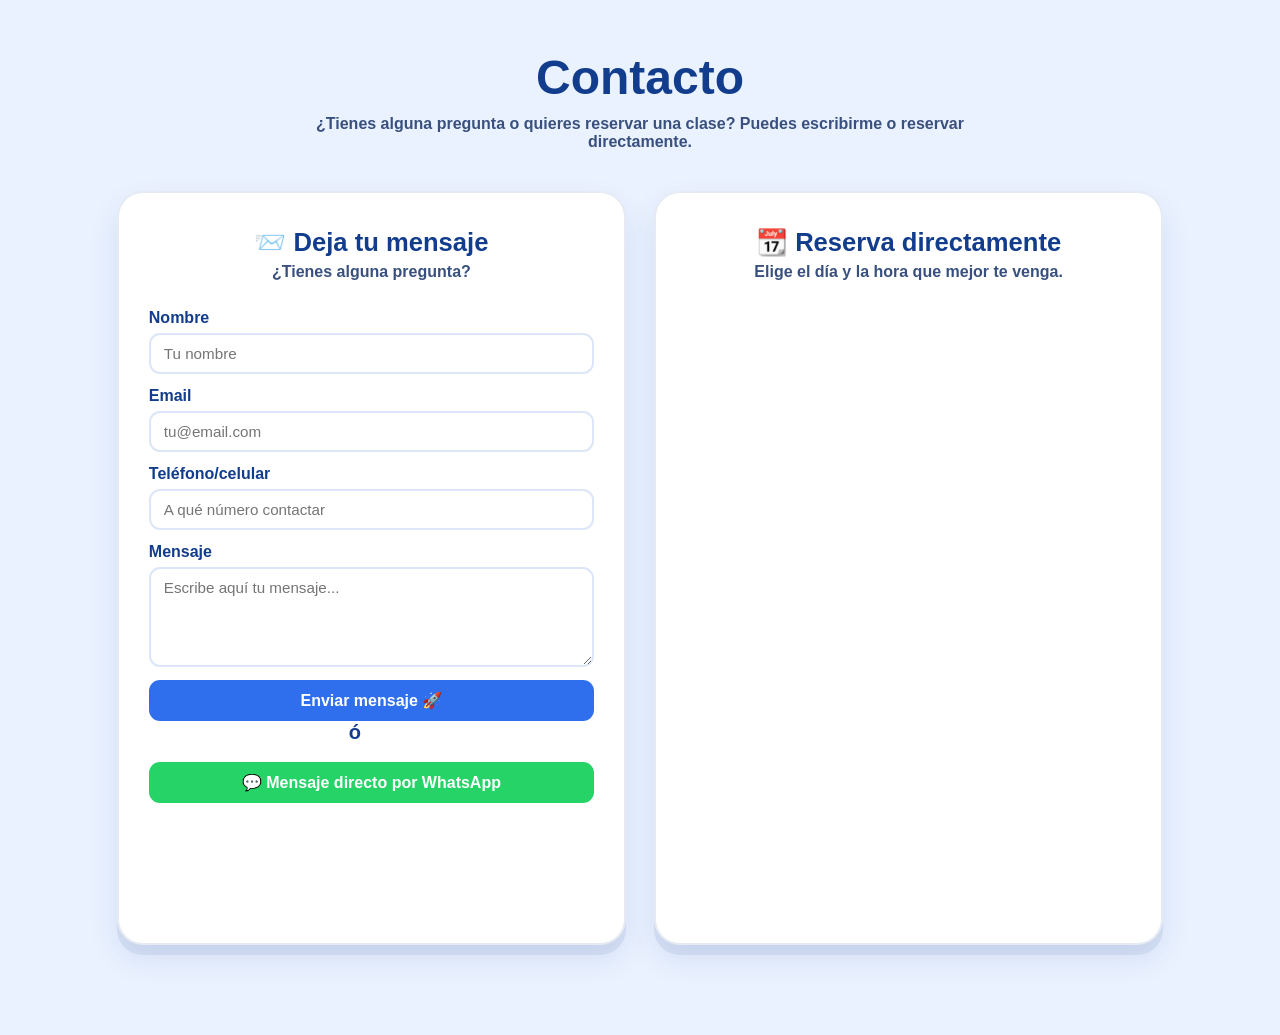
==== contacto.html @ d9e556b8 "Contact page with Google Calendar integration for bookings" ====
<!DOCTYPE html>
<html lang="en">
<head>
    <meta charset="UTF-8">
    <meta name="viewport" content="width=device-width, initial-scale=1.0">
    <title>Contacto</title>
    <link rel="stylesheet" href="style.css">
    <link rel="icon" type="image/png" href="./img/logo.png">



</head>
<body>
    <section class="contact-page">

    <div class="contact-page-head">

        <h1>Contacto</h1>

        <p>
            ¿Tienes alguna pregunta o quieres reservar una clase?
            Puedes escribirme o reservar directamente.
        </p>

    </div>


    <div class="contact-grid">


        <!-- TARJETA 1: CONTACTO -->

        <div class="grid-box contact-card">

            <div class="section-head">

                <h2>
                    📨 Deja tu mensaje
                </h2>

                <p>
                    ¿Tienes alguna pregunta?
                    
                </p>

            </div>


            <form
                class="contact-form"
                action="https://formsubmit.co/TU_EMAIL"
                method="POST"
            >

                <input
                    type="hidden"
                    name="_subject"
                    value="Nuevo mensaje desde Programación para tod@s"
                >

                <input
                    type="hidden"
                    name="_template"
                    value="table"
                >

                <input
                    type="hidden"
                    name="_captcha"
                    value="true"
                >

                <input
                    type="text"
                    name="_honey"
                    style="display:none"
                >


                <div class="form-group">

                    <label for="nombre">
                        Nombre
                    </label>

                    <input
                        type="text"
                        id="nombre"
                        name="name"
                        placeholder="Tu nombre"
                        required
                    >

                </div>


                <div class="form-group">

                    <label for="email">
                        Email
                    </label>

                    <input
                        type="email"
                        id="email"
                        name="email"
                        placeholder="tu@email.com"
                        required
                    >

                </div>
                
                <div class="form-group">

                    <label for="phone">
                        Teléfono/celular
                    </label>

                    <input
                        type="text"
                        id="phone"
                        name="name"
                        placeholder="A qué número contactar"
                        required
                    >

                </div>


                <div class="form-group">

                    <label for="mensaje">
                        Mensaje
                    </label>

                    <textarea
                        id="mensaje"
                        name="message"
                        placeholder="Escribe aquí tu mensaje..."
                        required
                    ></textarea>

                </div>


                <button
                    type="submit"
                    class="submit-btn"
                >
                    Enviar mensaje 🚀
                </button>

            </form>
            <h3>ó</h3>

            <div class="whatsapp-container">

                <a
                    class="whatsapp-btn"
                    href="https://wa.me/34634059171"
                    target="_blank"
                    rel="noopener"
                >
                    💬 Mensaje directo por WhatsApp
                </a>

            </div>

        </div>



        <!-- TARJETA 2: RESERVA -->

        <div class="grid-box contact-card reservation-card">

            <div class="section-head">

                <h2>
                    📆 Reserva directamente
                </h2>

                <p>
                    Elige el día y la hora que mejor te venga.
                </p>

            </div>


            <!-- Google Calendar Appointment Scheduling -->

            <iframe
                src="https://calendar.google.com/calendar/appointments/schedules/AcZssZ3jTNrdVO-2iQgcnf659XZFFRHjtzOGjb1jcsbewhzxE7Aw_hO1lKrl6UaegT0ND5SL3o0_Kljm?gv=true"
                class="calendar-frame"
                frameborder="0"
            ></iframe>

        </div>


    </div>

</section>
</body>
</html>
---- style.css ----
:root{
    --blue-deep:#123C8C;
    --blue-bright:#2F6FED;
    --blue-sky:#EAF2FF;
    --yellow:#FFD23F;
    --yellow-soft:#FFF3CC;
    --ink:#0A1930;
    --coral:#FF6B5B;
    --white:#FFFFFF;
    --green:#2BD576;
}


/* ==========================================
   GENERAL
   ========================================== */

*{
    box-sizing:border-box;
    margin:0;
    padding:0;
}

html{
    scroll-behavior:smooth;
}

html,
body{
    background:var(--blue-sky);
    color:var(--ink);
    font-family:'Nunito', sans-serif;
    overflow-x:hidden;
}

h1,
h2,
h3,
.logo-text{
    font-family:'Baloo 2', sans-serif;
}

a{
    text-decoration:none;
    color:inherit;
}


/* ==========================================
   FONDO DECORATIVO
   ========================================== */

.bg-shapes{
    position:fixed;
    inset:0;
    z-index:0;
    pointer-events:none;
    overflow:hidden;
}

.bg-shapes span{
    position:absolute;

    opacity:0.16;

    font-size:52px;

    animation:float 9s ease-in-out infinite;

    filter:drop-shadow(
        0 4px 0 rgba(0,0,0,0.03)
    );
}

.bg-shapes span:nth-child(1){
    top:8%;
    left:4%;

    animation-delay:0s;

    font-size:60px;
}

.bg-shapes span:nth-child(2){
    top:22%;
    left:88%;

    animation-delay:1.2s;

    font-size:44px;
}

.bg-shapes span:nth-child(3){
    top:62%;
    left:6%;

    animation-delay:2.1s;

    font-size:50px;
}

.bg-shapes span:nth-child(4){
    top:78%;
    left:82%;

    animation-delay:0.6s;

    font-size:66px;
}

.bg-shapes span:nth-child(5){
    top:45%;
    left:92%;

    animation-delay:3s;

    font-size:36px;
}

.bg-shapes span:nth-child(6){
    top:5%;
    left:48%;

    animation-delay:1.8s;

    font-size:38px;
}


@keyframes float{

    0%,
    100%{
        transform:
            translateY(0)
            rotate(0deg);
    }

    50%{
        transform:
            translateY(-22px)
            rotate(8deg);
    }
}


@media (prefers-reduced-motion: reduce){

    .bg-shapes span{
        animation:none;
    }
}


/* ==========================================
   HEADER / NAVEGACIÓN
   ========================================== */

header{
    position:relative;
    z-index:2;

    display:flex;

    align-items:center;
    justify-content:space-between;

    padding:22px 6%;
}


.logo{
    display:flex;

    align-items:center;

    gap:10px;
}


.logo-badge{
    width:44px;
    height:44px;

    background:var(--blue-deep);

    border-radius:14px;

    display:flex;

    align-items:center;
    justify-content:center;

    color:var(--yellow);

    font-size:22px;

    transform:rotate(-6deg);

    box-shadow:
        0 4px 0 rgba(18,60,140,0.25);
}


.logo-text{
    font-size:1.35rem;

    font-weight:800;

    color:var(--blue-deep);

    line-height:1.05;
}


.logo-text span{
    color:var(--coral);
}


nav ul{
    display:flex;

    gap:34px;

    list-style:none;

    font-weight:700;

    color:var(--blue-deep);
}


nav ul li a{
    position:relative;

    padding-bottom:4px;
}


nav ul li a::after{
    content:"";

    position:absolute;

    left:0;
    bottom:-2px;

    width:0%;
    height:3px;

    background:var(--yellow);

    border-radius:3px;

    transition:width .25s ease;
}


nav ul li a:hover::after{
    width:100%;
}


/* ==========================================
   HERO
   ========================================== */

.hero{
    position:relative;

    z-index:2;

    text-align:center;

    padding:40px 6% 30px;
}


.eyebrow{
    display:inline-flex;

    align-items:center;

    gap:8px;

    background:var(--white);

    border:2px solid var(--yellow);

    color:var(--blue-deep);

    font-weight:800;

    font-size:0.85rem;

    padding:7px 16px;

    border-radius:999px;

    margin-bottom:22px;
}


.hero h1{
    font-size:
        clamp(
            2.2rem,
            5vw,
            3.6rem
        );

    color:var(--blue-deep);

    line-height:1.12;

    max-width:820px;

    margin:0 auto 18px;
}


.hero h1 .accent{
    color:var(--coral);

    position:relative;

    white-space:nowrap;
}


.hero h1 .underline{
    display:block;

    height:12px;

    margin-top:-10px;

    background:var(--yellow);

    border-radius:8px;

    z-index:-1;

    opacity:.9;
}


.hero p{
    max-width:560px;

    margin:0 auto 30px;

    font-size:1.1rem;

    font-weight:600;

    color:#39507f;
}


/* ==========================================
   BOTONES HERO
   ========================================== */

.hero-ctas{
    display:flex;

    gap:16px;

    justify-content:center;

    flex-wrap:wrap;

    margin-bottom:10px;
}


.btn{
    font-family:'Baloo 2', sans-serif;

    font-weight:700;

    font-size:1.05rem;

    padding:14px 30px;

    border-radius:16px;

    border:none;

    cursor:pointer;

    transition:
        transform .15s ease,
        box-shadow .15s ease;
}


.btn-primary{
    background:var(--blue-bright);

    color:var(--white);

    box-shadow:
        0 6px 0 var(--blue-deep);
}


.btn-primary:hover{
    transform:translateY(-3px);
}


.btn-primary:active{
    transform:translateY(2px);

    box-shadow:
        0 2px 0 var(--blue-deep);
}


.btn-ghost{
    background:var(--white);

    color:var(--blue-deep);

    box-shadow:
        0 6px 0 var(--yellow);

    border:2px solid var(--yellow);
}


.btn-ghost:hover{
    transform:translateY(-3px);
}


.btn-ghost:active{
    transform:translateY(2px);

    box-shadow:
        0 2px 0 var(--yellow);
}


/* ==========================================
   CUADRÍCULA PRINCIPAL 2 × 2
   ========================================== */

.main-grid{
    position:relative;

    z-index:2;

    max-width:1080px;

    margin:0 auto;

    padding:50px 6% 90px;

    display:grid;

    grid-template-columns:
        1fr 1fr;

    gap:28px;
}


/* ==========================================
   TARJETAS DE CURSOS
   ========================================== */

.course-card{
    position:relative;

    background:var(--white);

    border-radius:26px;

    padding:34px 30px 30px;

    box-shadow:
        0 10px 0 rgba(18,60,140,0.08),
        0 14px 30px rgba(18,60,140,0.10);

    overflow:hidden;

    transition:
        transform .2s ease,
        box-shadow .2s ease;
}


.course-card:hover{
    transform:translateY(-6px);

    box-shadow:
        0 14px 0 rgba(18,60,140,0.10),
        0 20px 34px rgba(18,60,140,0.14);
}


.course-card .glow{
    position:absolute;

    top:-60px;
    right:-60px;

    width:160px;
    height:160px;

    border-radius:50%;

    opacity:.5;

    z-index:0;
}


.card-blue .glow{
    background:
        radial-gradient(
            circle,
            var(--blue-sky),
            transparent 70%
        );
}


.card-yellow .glow{
    background:
        radial-gradient(
            circle,
            var(--yellow-soft),
            transparent 70%
        );
}


.course-icon{
    width:64px;
    height:64px;

    border-radius:18px;

    display:flex;

    align-items:center;
    justify-content:center;

    font-size:30px;

    margin-bottom:18px;

    position:relative;

    z-index:1;
}


.card-blue .course-icon{
    background:var(--blue-deep);

    color:var(--yellow);
}


.card-yellow .course-icon{
    background:var(--yellow);

    color:var(--blue-deep);
}


/* ==========================================
   BADGES
   ========================================== */

.badge-new{
    position:absolute;

    top:24px;
    right:24px;

    display:inline-flex;

    align-items:center;

    gap:6px;

    background:var(--coral);

    color:var(--white);

    font-family:'Baloo 2', sans-serif;

    font-weight:700;

    font-size:0.78rem;

    padding:6px 12px 6px 10px;

    border-radius:999px;

    z-index:1;

    animation:
        pulse 2.4s ease-in-out infinite;
}


.badge-free{
    background:var(--green);
}


@keyframes pulse{

    0%,
    100%{
        transform:scale(1);
    }

    50%{
        transform:scale(1.06);
    }
}


@media (prefers-reduced-motion: reduce){

    .badge-new{
        animation:none;
    }
}


/* ==========================================
   TEXTO CURSOS
   ========================================== */

.course-card h3{
    font-size:1.4rem;

    color:var(--blue-deep);

    margin-bottom:10px;

    position:relative;

    z-index:1;
}


.course-card p{
    color:#4a5f8a;

    font-weight:600;

    font-size:0.98rem;

    margin-bottom:20px;

    position:relative;

    z-index:1;
}


/* ==========================================
   ETIQUETAS CURSOS
   ========================================== */

.tag-row{
    display:flex;

    gap:8px;

    flex-wrap:wrap;

    margin-bottom:22px;

    position:relative;

    z-index:1;
}


.tag{
    font-size:0.78rem;

    font-weight:700;

    padding:5px 12px;

    border-radius:999px;
}


.card-blue .tag{
    background:var(--blue-sky);

    color:var(--blue-deep);
}


.card-yellow .tag{
    background:var(--yellow-soft);

    color:#7a5a00;
}


/* ==========================================
   ENLACES CURSOS
   ========================================== */

.card-link{
    display:inline-flex;

    align-items:center;

    gap:6px;

    font-weight:800;

    font-family:'Baloo 2', sans-serif;

    position:relative;

    z-index:1;
}


.card-blue .card-link{
    color:var(--blue-bright);
}


.card-yellow .card-link{
    color:#a67200;
}


.card-link .arrow{
    transition:
        transform .2s ease;
}


.course-card:hover
.card-link .arrow{
    transform:
        translateX(5px);
}


/* ==========================================
   OPINIONES Y CONTACTO
   ESTILO DIFERENTE A LOS CURSOS
   ========================================== */

.grid-box{
    background:
        rgba(255,255,255,0.75);

    border:
        2px solid rgba(18,60,140,0.10);

    border-radius:18px;

    padding:28px;

    box-shadow:none;

    backdrop-filter:blur(4px);
}


/* ==========================================
   CABECERA DE OPINIONES / CONTACTO
   ========================================== */

.section-head{
    text-align:left;

    margin-bottom:22px;
}


.section-head h2{
    font-size:1.55rem;

    color:var(--blue-deep);
}


.section-head p{
    color:#39507f;

    font-weight:600;

    margin-top:6px;
}


/* ==========================================
   OPINIONES
   ========================================== */

#opiniones{
    background:#f8fbff;
}


#my_tutor_reviews_widget{
    width:100%;

    min-height:120px;
}


/* ==========================================
   CONTACTO
   ========================================== */

#contacto{
    background:#fffdf5;

    border-color:
        rgba(255,210,63,0.45);
}


/* ==========================================
   FORMULARIO
   ========================================== */

.contact-form{
    display:flex;

    flex-direction:column;

    gap:13px;
}


.form-group{
    display:flex;

    flex-direction:column;

    gap:6px;
}


.form-group label{
    font-weight:800;

    color:var(--blue-deep);
}


.form-group input,
.form-group textarea{
    width:100%;

    border:
        2px solid #dce6f8;

    border-radius:11px;

    padding:10px 13px;

    font-family:'Nunito', sans-serif;

    font-size:0.95rem;

    color:var(--ink);

    background:white;

    outline:none;

    transition:
        border-color .2s ease,
        box-shadow .2s ease;
}


.form-group input:focus,
.form-group textarea:focus{
    border-color:var(--blue-bright);

    box-shadow:
        0 0 0 3px
        rgba(47,111,237,0.10);
}


.form-group textarea{
    min-height:100px;

    resize:vertical;
}


/* ==========================================
   BOTÓN ENVIAR
   ========================================== */

.submit-btn{
    background:var(--blue-bright);

    color:white;

    border:none;

    border-radius:11px;

    padding:11px 18px;

    font-family:'Baloo 2', sans-serif;

    font-size:1rem;

    font-weight:700;

    cursor:pointer;

    transition:
        transform .15s ease,
        opacity .15s ease;
}


.submit-btn:hover{
    transform:translateY(-2px);

    opacity:.92;
}


.submit-btn:active{
    transform:translateY(1px);
}


/* ==========================================
   WHATSAPP
   ========================================== */

.whatsapp-container{
    margin-top:18px;
}


.whatsapp-btn{
    display:flex;

    align-items:center;

    justify-content:center;

    gap:8px;

    background:#25D366;

    color:white;

    padding:11px 18px;

    border-radius:11px;

    font-family:'Baloo 2', sans-serif;

    font-size:1rem;

    font-weight:700;

    transition:
        transform .15s ease,
        opacity .15s ease;
}


.whatsapp-btn:hover{
    transform:translateY(-2px);

    opacity:.92;
}


.whatsapp-btn:active{
    transform:translateY(1px);
}


/* ==========================================
   FOOTER
   ========================================== */

footer{
    position:relative;

    z-index:2;

    text-align:center;

    padding:26px 6% 40px;

    color:#5a6f99;

    font-weight:600;

    font-size:0.9rem;
}


/* ==========================================
   TABLET / MÓVIL
   ========================================== */

@media (max-width:760px){

    nav ul{
        display:none;
    }


    .main-grid{
        grid-template-columns:1fr;

        padding:
            30px 6% 60px;
    }


    .course-card{
        padding:
            28px 22px 25px;
    }


    .grid-box{
        padding:
            25px 20px;
    }


    .badge-new{
        position:relative;

        top:auto;
        right:auto;

        margin-bottom:18px;
    }


    .hero{
        padding-top:25px;
    }


    .hero h1{
        font-size:2.3rem;
    }
}
/* ==========================================
   POPUP CLASE DE PRUEBA
   ========================================== */

.popup-overlay{
    position:fixed;

    top:0;
    left:0;
    right:0;
    bottom:0;

    background:rgba(10,25,48,0.65);

    display:flex;

    align-items:center;
    justify-content:center;

    padding:20px;

    z-index:99999;

    opacity:0;

    visibility:hidden;

    transition:
        opacity .3s ease,
        visibility .3s ease;
}


.popup-overlay.active{
    opacity:1;

    visibility:visible;
}


.popup{
    position:relative;

    width:100%;

    max-width:460px;

    background:#fff;

    border-radius:25px;

    padding:35px 30px;

    text-align:center;

    box-shadow:
        0 20px 60px
        rgba(0,0,0,.25);

    transform:scale(.9);

    transition:
        transform .3s ease;
}


.popup-overlay.active .popup{
    transform:scale(1);
}


.popup-close{
    position:absolute;

    top:12px;
    right:15px;

    width:35px;
    height:35px;

    border:0;

    border-radius:50%;

    background:#f0f3f8;

    color:#123C8C;

    font-size:24px;

    cursor:pointer;
}


.popup-icon{
    font-size:48px;

    margin-bottom:5px;
}


.popup-badge{
    display:inline-block;

    background:#FFF3CC;

    color:#7a5a00;

    padding:6px 14px;

    border-radius:50px;

    font-family:'Baloo 2',sans-serif;

    font-weight:800;

    font-size:.8rem;

    margin-bottom:12px;
}


.popup h2{
    color:#123C8C;

    font-family:'Baloo 2',sans-serif;

    font-size:2rem;

    margin-bottom:10px;
}


.popup p{
    color:#4a5f8a;

    font-family:'Nunito',sans-serif;

    font-weight:600;

    line-height:1.5;

    margin-bottom:18px;
}


.popup-highlight{
    background:#EAF2FF;

    color:#123C8C;

    padding:10px;

    border-radius:12px;

    font-family:'Nunito',sans-serif;

    font-weight:700;

    font-size:.9rem;

    margin-bottom:20px;
}


.popup-button{
    display:block;

    background:#2F6FED;

    color:white;

    padding:13px 20px;

    border-radius:13px;

    font-family:'Baloo 2',sans-serif;

    font-weight:800;

    font-size:1.05rem;

    box-shadow:
        0 5px 0 #123C8C;
}


.popup small{
    display:block;

    margin-top:14px;

    color:#7a8baa;

    font-family:'Nunito',sans-serif;
}
/* ==========================================
   PÁGINA DE CONTACTO
   ========================================== */

.contact-page {
    position: relative;
    z-index: 2;
    max-width: 1200px;
    margin: 0 auto;
    padding: 50px 6% 90px;
}


.contact-page-head {
    text-align: center;
    margin-bottom: 40px;
}


.contact-page-head h1 {
    font-family: 'Baloo 2', sans-serif;
    color: var(--blue-deep);
    font-size: clamp(2rem, 4vw, 3rem);
    margin-bottom: 10px;
}


.contact-page-head p {
    color: #39507f;
    font-weight: 600;
    max-width: 650px;
    margin: 0 auto;
}


/* Dos tarjetas */

.contact-grid {
    display: grid;
    grid-template-columns: 1fr 1fr;
    gap: 28px;
    align-items: stretch;
}


/* Tarjetas */

.contact-card {
    background: var(--white);
    border-radius: 26px;
    padding: 34px 30px 30px;

    box-shadow:
        0 10px 0 rgba(18,60,140,0.08),
        0 14px 30px rgba(18,60,140,0.10);
}


/* Título de las tarjetas */

.contact-card .section-head {
    text-align: center;
    margin-bottom: 28px;
}


.contact-card .section-head h2 {
    font-family: 'Baloo 2', sans-serif;
    color: var(--blue-deep);
    font-size: 1.6rem;
}


.contact-card .section-head p {
    color: #39507f;
    font-weight: 600;
    margin-top: 6px;
}


/* Calendario */

.reservation-card {
    overflow: hidden;
}


.calendar-frame {
    width: 100%;
    height: 600px;
    border: 0;
    border-radius: 15px;
}


/* Móvil */

@media (max-width: 760px) {

    .contact-grid {
        grid-template-columns: 1fr;
    }

    .contact-page {
        padding-top: 30px;
    }

    .calendar-frame {
        height: 600px;
    }

}
h3{

    font-family: 'Baloo 2', sans-serif;
    color: var(--blue-deep);
    font-size: 20px;
    margin-bottom: 10px;
    margin-left: 200px
}
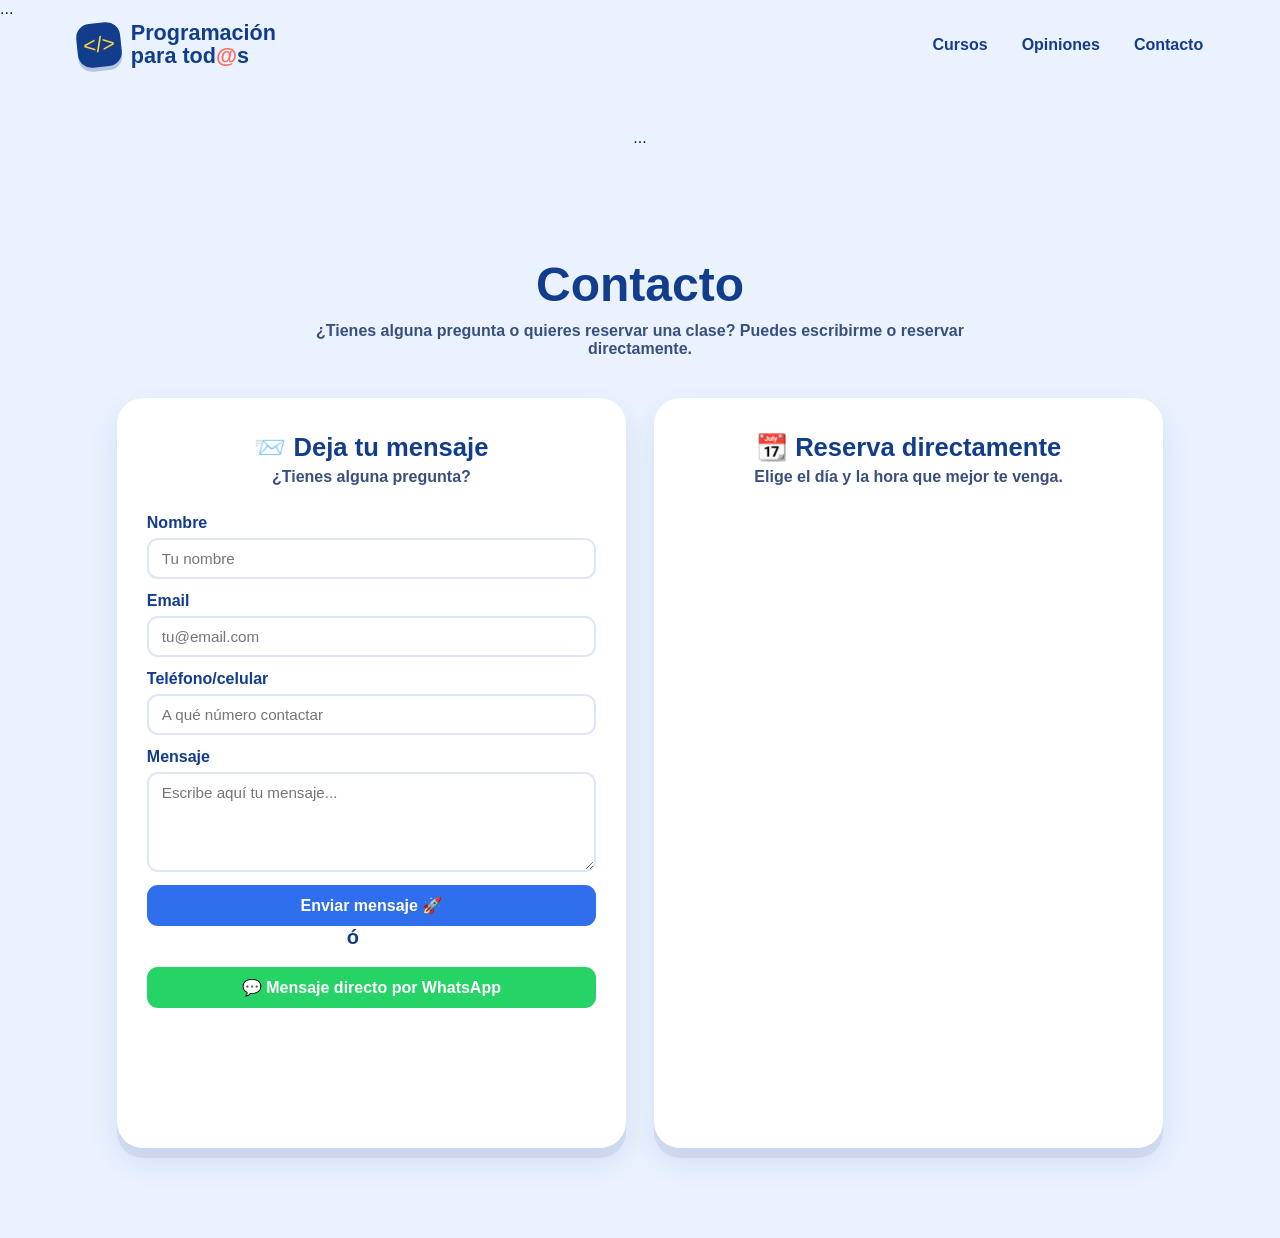
==== commit 40e7a65c: "Improves in Opinions section and anchor link from Opinions menu into the section" ====
--- a/contacto.html
+++ b/contacto.html
@@ -11,6 +11,16 @@
 
 </head>
 <body>
+     <div id="header"></div>
+     <div class="bg-shapes" aria-hidden="true">
+        ...
+    </div>
+
+    
+
+    <section class="hero">
+        ...
+    </section>
     <section class="contact-page">
 
     <div class="contact-page-head">
@@ -48,7 +58,7 @@
 
             <form
                 class="contact-form"
-                action="https://formsubmit.co/TU_EMAIL"
+                action="https://formsubmit.co/colastraelizabeth@gmail.com"
                 method="POST"
             >
 
@@ -119,7 +129,7 @@
                     <input
                         type="text"
                         id="phone"
-                        name="name"
+                        name="phone"
                         placeholder="A qué número contactar"
                         required
                     >
@@ -151,7 +161,7 @@
                 </button>
 
             </form>
-            <h3>ó</h3>
+            <h4>ó</h4>
 
             <div class="whatsapp-container">
 
@@ -201,5 +211,7 @@
     </div>
 
 </section>
+<script src="header.js"></script>
 </body>
+
 </html>
--- a/style.css
+++ b/style.css
@@ -1,142 +1,181 @@
-:root{
-    --blue-deep:#123C8C;
-    --blue-bright:#2F6FED;
-    --blue-sky:#EAF2FF;
-    --yellow:#FFD23F;
-    --yellow-soft:#FFF3CC;
-    --ink:#0A1930;
-    --coral:#FF6B5B;
-    --white:#FFFFFF;
-    --green:#2BD576;
-}
-
-
-/* ==========================================
-   GENERAL
-   ========================================== */
-
-*{
-    box-sizing:border-box;
-    margin:0;
-    padding:0;
-}
-
-html{
-    scroll-behavior:smooth;
-}
+/* ==========================================
+   VARIABLES
+   ========================================== */
+
+:root {
+
+    --blue-deep: #123C8C;
+    --blue-bright: #2F6FED;
+    --blue-sky: #EAF2FF;
+
+    --yellow: #FFD23F;
+    --yellow-soft: #FFF3CC;
+
+    --ink: #0A1930;
+
+    --coral: #FF6B5B;
+
+    --white: #FFFFFF;
+
+    --green: #2BD576;
+}
+
+
+/* ==========================================
+   RESET
+   ========================================== */
+
+* {
+    box-sizing: border-box;
+    margin: 0;
+    padding: 0;
+}
+
 
 html,
-body{
-    background:var(--blue-sky);
-    color:var(--ink);
-    font-family:'Nunito', sans-serif;
-    overflow-x:hidden;
-}
+body {
+
+    background: var(--blue-sky);
+
+    color: var(--ink);
+
+    font-family: 'Nunito', sans-serif;
+
+    overflow-x: hidden;
+}
+
 
 h1,
 h2,
 h3,
-.logo-text{
-    font-family:'Baloo 2', sans-serif;
-}
-
-a{
-    text-decoration:none;
-    color:inherit;
-}
+.logo-text {
+
+    font-family: 'Baloo 2', sans-serif;
+}
+
+
+a {
+
+    text-decoration: none;
+
+    color: inherit;
+}
+
 
 
 /* ==========================================
    FONDO DECORATIVO
    ========================================== */
 
-.bg-shapes{
-    position:fixed;
-    inset:0;
-    z-index:0;
-    pointer-events:none;
-    overflow:hidden;
-}
-
-.bg-shapes span{
-    position:absolute;
-
-    opacity:0.16;
-
-    font-size:52px;
-
-    animation:float 9s ease-in-out infinite;
-
-    filter:drop-shadow(
-        0 4px 0 rgba(0,0,0,0.03)
-    );
-}
-
-.bg-shapes span:nth-child(1){
-    top:8%;
-    left:4%;
-
-    animation-delay:0s;
-
-    font-size:60px;
-}
-
-.bg-shapes span:nth-child(2){
-    top:22%;
-    left:88%;
-
-    animation-delay:1.2s;
-
-    font-size:44px;
-}
-
-.bg-shapes span:nth-child(3){
-    top:62%;
-    left:6%;
-
-    animation-delay:2.1s;
-
-    font-size:50px;
-}
-
-.bg-shapes span:nth-child(4){
-    top:78%;
-    left:82%;
-
-    animation-delay:0.6s;
-
-    font-size:66px;
-}
-
-.bg-shapes span:nth-child(5){
-    top:45%;
-    left:92%;
-
-    animation-delay:3s;
-
-    font-size:36px;
-}
-
-.bg-shapes span:nth-child(6){
-    top:5%;
-    left:48%;
-
-    animation-delay:1.8s;
-
-    font-size:38px;
-}
-
-
-@keyframes float{
+.bg-shapes {
+
+    position: fixed;
+
+    inset: 0;
+
+    z-index: 0;
+
+    pointer-events: none;
+
+    overflow: hidden;
+}
+
+
+.bg-shapes span {
+
+    position: absolute;
+
+    opacity: 0.16;
+
+    font-size: 52px;
+
+    animation: float 9s ease-in-out infinite;
+
+    filter:
+        drop-shadow(
+            0 4px 0 rgba(0, 0, 0, 0.03)
+        );
+}
+
+
+.bg-shapes span:nth-child(1) {
+
+    top: 8%;
+    left: 4%;
+
+    animation-delay: 0s;
+
+    font-size: 60px;
+}
+
+
+.bg-shapes span:nth-child(2) {
+
+    top: 22%;
+    left: 88%;
+
+    animation-delay: 1.2s;
+
+    font-size: 44px;
+}
+
+
+.bg-shapes span:nth-child(3) {
+
+    top: 62%;
+    left: 6%;
+
+    animation-delay: 2.1s;
+
+    font-size: 50px;
+}
+
+
+.bg-shapes span:nth-child(4) {
+
+    top: 78%;
+    left: 82%;
+
+    animation-delay: 0.6s;
+
+    font-size: 66px;
+}
+
+
+.bg-shapes span:nth-child(5) {
+
+    top: 45%;
+    left: 92%;
+
+    animation-delay: 3s;
+
+    font-size: 36px;
+}
+
+
+.bg-shapes span:nth-child(6) {
+
+    top: 5%;
+    left: 48%;
+
+    animation-delay: 1.8s;
+
+    font-size: 38px;
+}
+
+
+@keyframes float {
 
     0%,
-    100%{
+    100% {
+
         transform:
             translateY(0)
             rotate(0deg);
     }
 
-    50%{
+    50% {
+
         transform:
             translateY(-22px)
             rotate(8deg);
@@ -144,252 +183,259 @@
 }
 
 
-@media (prefers-reduced-motion: reduce){
-
-    .bg-shapes span{
-        animation:none;
-    }
-}
-
-
-/* ==========================================
-   HEADER / NAVEGACIÓN
-   ========================================== */
-
-header{
-    position:relative;
-    z-index:2;
-
-    display:flex;
-
-    align-items:center;
-    justify-content:space-between;
-
-    padding:22px 6%;
-}
-
-
-.logo{
-    display:flex;
-
-    align-items:center;
-
-    gap:10px;
-}
-
-
-.logo-badge{
-    width:44px;
-    height:44px;
-
-    background:var(--blue-deep);
-
-    border-radius:14px;
-
-    display:flex;
-
-    align-items:center;
-    justify-content:center;
-
-    color:var(--yellow);
-
-    font-size:22px;
-
-    transform:rotate(-6deg);
+
+/* ==========================================
+   HEADER
+   ========================================== */
+
+header {
+
+    position: relative;
+
+    z-index: 2;
+
+    display: flex;
+
+    align-items: center;
+
+    justify-content: space-between;
+
+    padding: 22px 6%;
+}
+
+
+.logo {
+
+    display: flex;
+
+    align-items: center;
+
+    gap: 10px;
+}
+
+
+.logo-badge {
+
+    width: 44px;
+
+    height: 44px;
+
+    background: var(--blue-deep);
+
+    border-radius: 14px;
+
+    display: flex;
+
+    align-items: center;
+
+    justify-content: center;
+
+    color: var(--yellow);
+
+    font-size: 22px;
+
+    transform: rotate(-6deg);
 
     box-shadow:
-        0 4px 0 rgba(18,60,140,0.25);
-}
-
-
-.logo-text{
-    font-size:1.35rem;
-
-    font-weight:800;
-
-    color:var(--blue-deep);
-
-    line-height:1.05;
-}
-
-
-.logo-text span{
-    color:var(--coral);
-}
-
-
-nav ul{
-    display:flex;
-
-    gap:34px;
-
-    list-style:none;
-
-    font-weight:700;
-
-    color:var(--blue-deep);
-}
-
-
-nav ul li a{
-    position:relative;
-
-    padding-bottom:4px;
-}
-
-
-nav ul li a::after{
-    content:"";
-
-    position:absolute;
-
-    left:0;
-    bottom:-2px;
-
-    width:0%;
-    height:3px;
-
-    background:var(--yellow);
-
-    border-radius:3px;
-
-    transition:width .25s ease;
-}
-
-
-nav ul li a:hover::after{
-    width:100%;
-}
+        0 4px 0 rgba(18, 60, 140, 0.25);
+}
+
+
+.logo-text {
+
+    font-size: 1.35rem;
+
+    font-weight: 800;
+
+    color: var(--blue-deep);
+
+    line-height: 1.05;
+}
+
+
+.logo-text span {
+
+    color: var(--coral);
+}
+
+
+nav ul {
+
+    display: flex;
+
+    gap: 34px;
+
+    list-style: none;
+
+    font-weight: 700;
+
+    color: var(--blue-deep);
+}
+
+
+nav ul li a {
+
+    position: relative;
+
+    padding-bottom: 4px;
+}
+
+
+nav ul li a::after {
+
+    content: "";
+
+    position: absolute;
+
+    left: 0;
+
+    bottom: -2px;
+
+    width: 0%;
+
+    height: 3px;
+
+    background: var(--yellow);
+
+    border-radius: 3px;
+
+    transition: width .25s ease;
+}
+
+
+nav ul li a:hover::after {
+
+    width: 100%;
+}
+
 
 
 /* ==========================================
    HERO
    ========================================== */
 
-.hero{
-    position:relative;
-
-    z-index:2;
-
-    text-align:center;
-
-    padding:40px 6% 30px;
-}
-
-
-.eyebrow{
-    display:inline-flex;
-
-    align-items:center;
-
-    gap:8px;
-
-    background:var(--white);
-
-    border:2px solid var(--yellow);
-
-    color:var(--blue-deep);
-
-    font-weight:800;
-
-    font-size:0.85rem;
-
-    padding:7px 16px;
-
-    border-radius:999px;
-
-    margin-bottom:22px;
-}
-
-
-.hero h1{
+.hero {
+
+    position: relative;
+
+    z-index: 2;
+
+    text-align: center;
+
+    padding: 40px 6% 60px;
+}
+
+
+.eyebrow {
+
+    display: inline-flex;
+
+    align-items: center;
+
+    gap: 8px;
+
+    background: var(--white);
+
+    border: 2px solid var(--yellow);
+
+    color: var(--blue-deep);
+
+    font-weight: 800;
+
+    font-size: 0.85rem;
+
+    padding: 7px 16px;
+
+    border-radius: 999px;
+
+    margin-bottom: 22px;
+}
+
+
+.hero h1 {
+
     font-size:
-        clamp(
-            2.2rem,
-            5vw,
-            3.6rem
-        );
-
-    color:var(--blue-deep);
-
-    line-height:1.12;
-
-    max-width:820px;
-
-    margin:0 auto 18px;
-}
-
-
-.hero h1 .accent{
-    color:var(--coral);
-
-    position:relative;
-
-    white-space:nowrap;
-}
-
-
-.hero h1 .underline{
-    display:block;
-
-    height:12px;
-
-    margin-top:-10px;
-
-    background:var(--yellow);
-
-    border-radius:8px;
-
-    z-index:-1;
-
-    opacity:.9;
-}
-
-
-.hero p{
-    max-width:560px;
-
-    margin:0 auto 30px;
-
-    font-size:1.1rem;
-
-    font-weight:600;
-
-    color:#39507f;
-}
-
-
-/* ==========================================
-   BOTONES HERO
-   ========================================== */
-
-.hero-ctas{
-    display:flex;
-
-    gap:16px;
-
-    justify-content:center;
-
-    flex-wrap:wrap;
-
-    margin-bottom:10px;
-}
-
-
-.btn{
-    font-family:'Baloo 2', sans-serif;
-
-    font-weight:700;
-
-    font-size:1.05rem;
-
-    padding:14px 30px;
-
-    border-radius:16px;
-
-    border:none;
-
-    cursor:pointer;
+        clamp(2.2rem, 5vw, 3.6rem);
+
+    color: var(--blue-deep);
+
+    line-height: 1.12;
+
+    max-width: 820px;
+
+    margin: 0 auto 18px;
+}
+
+
+.hero h1 .accent {
+
+    color: var(--coral);
+
+    position: relative;
+
+    white-space: nowrap;
+}
+
+
+.hero h1 .underline {
+
+    display: block;
+
+    height: 12px;
+
+    margin-top: -10px;
+
+    background: var(--yellow);
+
+    border-radius: 8px;
+
+    z-index: -1;
+
+    opacity: .9;
+}
+
+
+.hero p {
+
+    max-width: 560px;
+
+    margin: 0 auto 30px;
+
+    font-size: 1.1rem;
+
+    font-weight: 600;
+
+    color: #39507f;
+}
+
+
+.hero-ctas {
+
+    display: flex;
+
+    gap: 16px;
+
+    justify-content: center;
+
+    flex-wrap: wrap;
+}
+
+
+.btn {
+
+    font-family: 'Baloo 2', sans-serif;
+
+    font-weight: 700;
+
+    font-size: 1.05rem;
+
+    padding: 14px 30px;
+
+    border-radius: 16px;
+
+    border: none;
+
+    cursor: pointer;
 
     transition:
         transform .15s ease,
@@ -397,96 +443,100 @@
 }
 
 
-.btn-primary{
-    background:var(--blue-bright);
-
-    color:var(--white);
+.btn-primary {
+
+    background: var(--blue-bright);
+
+    color: var(--white);
 
     box-shadow:
         0 6px 0 var(--blue-deep);
 }
 
 
-.btn-primary:hover{
-    transform:translateY(-3px);
-}
-
-
-.btn-primary:active{
-    transform:translateY(2px);
-
-    box-shadow:
-        0 2px 0 var(--blue-deep);
-}
-
-
-.btn-ghost{
-    background:var(--white);
-
-    color:var(--blue-deep);
+.btn-primary:hover {
+
+    transform: translateY(-3px);
+}
+
+
+.btn-ghost {
+
+    background: var(--white);
+
+    color: var(--blue-deep);
 
     box-shadow:
         0 6px 0 var(--yellow);
 
-    border:2px solid var(--yellow);
-}
-
-
-.btn-ghost:hover{
-    transform:translateY(-3px);
-}
-
-
-.btn-ghost:active{
-    transform:translateY(2px);
-
-    box-shadow:
-        0 2px 0 var(--yellow);
-}
-
-
-/* ==========================================
-   CUADRÍCULA PRINCIPAL 2 × 2
-   ========================================== */
-
-.main-grid{
-    position:relative;
-
-    z-index:2;
-
-    max-width:1080px;
-
-    margin:0 auto;
-
-    padding:50px 6% 90px;
-
-    display:grid;
+    border: 2px solid var(--yellow);
+}
+
+
+.btn-ghost:hover {
+
+    transform: translateY(-3px);
+}
+
+
+
+/* ==========================================
+   SECCIÓN AZUL DE CURSOS
+   ========================================== */
+
+.courses-section {
+
+    position: relative;
+
+    z-index: 2;
+
+    width: 100%;
+
+    background: var(--blue-deep);
+
+    padding: 45px 20px 50px;
+}
+
+
+.courses-grid {
+
+    width: 100%;
+
+    max-width: 1080px;
+
+    margin: 0 auto;
+
+    display: grid;
 
     grid-template-columns:
         1fr 1fr;
 
-    gap:28px;
-}
+    gap: 28px;
+}
+
 
 
 /* ==========================================
    TARJETAS DE CURSOS
    ========================================== */
 
-.course-card{
-    position:relative;
-
-    background:var(--white);
-
-    border-radius:26px;
-
-    padding:34px 30px 30px;
+.course-card {
+
+    position: relative;
+
+    background: var(--white);
+
+    border-radius: 26px;
+
+    padding: 34px 30px 30px;
+
+    min-height: 300px;
 
     box-shadow:
-        0 10px 0 rgba(18,60,140,0.08),
-        0 14px 30px rgba(18,60,140,0.10);
-
-    overflow:hidden;
+        0 10px 0 rgba(18, 60, 140, 0.08),
+        0 14px 30px rgba(18, 60, 140, 0.10);
+
+    overflow: hidden;
 
     transition:
         transform .2s ease,
@@ -494,33 +544,38 @@
 }
 
 
-.course-card:hover{
-    transform:translateY(-6px);
+.course-card:hover {
+
+    transform: translateY(-6px);
 
     box-shadow:
-        0 14px 0 rgba(18,60,140,0.10),
-        0 20px 34px rgba(18,60,140,0.14);
-}
-
-
-.course-card .glow{
-    position:absolute;
-
-    top:-60px;
-    right:-60px;
-
-    width:160px;
-    height:160px;
-
-    border-radius:50%;
-
-    opacity:.5;
-
-    z-index:0;
-}
-
-
-.card-blue .glow{
+        0 14px 0 rgba(18, 60, 140, 0.10),
+        0 20px 34px rgba(18, 60, 140, 0.14);
+}
+
+
+.course-card .glow {
+
+    position: absolute;
+
+    top: -60px;
+
+    right: -60px;
+
+    width: 160px;
+
+    height: 160px;
+
+    border-radius: 50%;
+
+    opacity: .5;
+
+    z-index: 0;
+}
+
+
+.card-blue .glow {
+
     background:
         radial-gradient(
             circle,
@@ -530,7 +585,8 @@
 }
 
 
-.card-yellow .glow{
+.card-yellow .glow {
+
     background:
         radial-gradient(
             circle,
@@ -540,286 +596,640 @@
 }
 
 
-.course-icon{
-    width:64px;
-    height:64px;
-
-    border-radius:18px;
-
-    display:flex;
-
-    align-items:center;
-    justify-content:center;
-
-    font-size:30px;
-
-    margin-bottom:18px;
-
-    position:relative;
-
-    z-index:1;
-}
-
-
-.card-blue .course-icon{
-    background:var(--blue-deep);
-
-    color:var(--yellow);
-}
-
-
-.card-yellow .course-icon{
-    background:var(--yellow);
-
-    color:var(--blue-deep);
-}
+
+/* ==========================================
+   ICONOS
+   ========================================== */
+
+.course-icon {
+
+    width: 64px;
+
+    height: 64px;
+
+    border-radius: 18px;
+
+    display: flex;
+
+    align-items: center;
+
+    justify-content: center;
+
+    font-size: 30px;
+
+    margin-bottom: 18px;
+
+    position: relative;
+
+    z-index: 1;
+}
+
+
+.card-blue .course-icon {
+
+    background: var(--blue-deep);
+
+    color: var(--yellow);
+}
+
+
+.card-yellow .course-icon {
+
+    background: var(--yellow);
+
+    color: var(--blue-deep);
+}
+
 
 
 /* ==========================================
    BADGES
    ========================================== */
 
-.badge-new{
-    position:absolute;
-
-    top:24px;
-    right:24px;
-
-    display:inline-flex;
-
-    align-items:center;
-
-    gap:6px;
-
-    background:var(--coral);
-
-    color:var(--white);
-
-    font-family:'Baloo 2', sans-serif;
-
-    font-weight:700;
-
-    font-size:0.78rem;
-
-    padding:6px 12px 6px 10px;
-
-    border-radius:999px;
-
-    z-index:1;
-
-    animation:
-        pulse 2.4s ease-in-out infinite;
-}
-
-
-.badge-free{
-    background:var(--green);
-}
-
-
-@keyframes pulse{
-
-    0%,
-    100%{
-        transform:scale(1);
-    }
-
-    50%{
-        transform:scale(1.06);
-    }
-}
-
-
-@media (prefers-reduced-motion: reduce){
-
-    .badge-new{
-        animation:none;
-    }
-}
-
-
-/* ==========================================
-   TEXTO CURSOS
-   ========================================== */
-
-.course-card h3{
-    font-size:1.4rem;
-
-    color:var(--blue-deep);
-
-    margin-bottom:10px;
-
-    position:relative;
-
-    z-index:1;
-}
-
-
-.course-card p{
-    color:#4a5f8a;
-
-    font-weight:600;
-
-    font-size:0.98rem;
-
-    margin-bottom:20px;
-
-    position:relative;
-
-    z-index:1;
-}
-
-
-/* ==========================================
-   ETIQUETAS CURSOS
-   ========================================== */
-
-.tag-row{
-    display:flex;
-
-    gap:8px;
-
-    flex-wrap:wrap;
-
-    margin-bottom:22px;
-
-    position:relative;
-
-    z-index:1;
-}
-
-
-.tag{
-    font-size:0.78rem;
-
-    font-weight:700;
-
-    padding:5px 12px;
-
-    border-radius:999px;
-}
-
-
-.card-blue .tag{
-    background:var(--blue-sky);
-
-    color:var(--blue-deep);
-}
-
-
-.card-yellow .tag{
-    background:var(--yellow-soft);
-
-    color:#7a5a00;
-}
-
-
-/* ==========================================
-   ENLACES CURSOS
-   ========================================== */
-
-.card-link{
-    display:inline-flex;
-
-    align-items:center;
-
-    gap:6px;
-
-    font-weight:800;
-
-    font-family:'Baloo 2', sans-serif;
-
-    position:relative;
-
-    z-index:1;
-}
-
-
-.card-blue .card-link{
-    color:var(--blue-bright);
-}
-
-
-.card-yellow .card-link{
-    color:#a67200;
-}
-
-
-.card-link .arrow{
+.badge-new {
+
+    position: absolute;
+
+    top: 24px;
+
+    right: 24px;
+
+    display: inline-flex;
+
+    align-items: center;
+
+    gap: 6px;
+
+    background: var(--coral);
+
+    color: var(--white);
+
+    font-family: 'Baloo 2', sans-serif;
+
+    font-weight: 700;
+
+    font-size: 0.78rem;
+
+    padding: 6px 12px 6px 10px;
+
+    border-radius: 999px;
+
+    z-index: 1;
+}
+
+
+.badge-free {
+
+    background: var(--green);
+}
+
+
+
+/* ==========================================
+   CONTENIDO TARJETAS
+   ========================================== */
+
+.course-card h3 {
+
+    font-size: 1.4rem;
+
+    color: var(--blue-deep);
+
+    margin-bottom: 10px;
+
+    position: relative;
+
+    z-index: 1;
+}
+
+
+.course-card p {
+
+    color: #4a5f8a;
+
+    font-weight: 600;
+
+    font-size: 0.98rem;
+
+    margin-bottom: 20px;
+
+    position: relative;
+
+    z-index: 1;
+}
+
+
+.tag-row {
+
+    display: flex;
+
+    gap: 8px;
+
+    flex-wrap: wrap;
+
+    margin-bottom: 22px;
+
+    position: relative;
+
+    z-index: 1;
+}
+
+
+.tag {
+
+    font-size: 0.78rem;
+
+    font-weight: 700;
+
+    padding: 5px 12px;
+
+    border-radius: 999px;
+}
+
+
+.card-blue .tag {
+
+    background: var(--blue-sky);
+
+    color: var(--blue-deep);
+}
+
+
+.card-yellow .tag {
+
+    background: var(--yellow-soft);
+
+    color: #7a5a00;
+}
+
+
+.card-link {
+
+    display: inline-flex;
+
+    align-items: center;
+
+    gap: 6px;
+
+    font-weight: 800;
+
+    font-family: 'Baloo 2', sans-serif;
+
+    position: relative;
+
+    z-index: 1;
+}
+
+
+.card-blue .card-link {
+
+    color: var(--blue-bright);
+}
+
+
+.card-yellow .card-link {
+
+    color: #a67200;
+}
+
+
+.card-link .arrow {
+
     transition:
         transform .2s ease;
 }
 
 
 .course-card:hover
-.card-link .arrow{
+.card-link .arrow {
+
     transform:
         translateX(5px);
 }
 
 
-/* ==========================================
-   OPINIONES Y CONTACTO
-   ESTILO DIFERENTE A LOS CURSOS
-   ========================================== */
-
-.grid-box{
+
+/* ==========================================
+   SEGUNDA FILA
+   ========================================== */
+
+.reviews-section {
+
+    position: relative;
+
+    z-index: 2;
+
+    width: 100%;
+
+    padding: 28px 20px 60px;
+}
+
+
+.reviews-grid {
+
+    width: 100%;
+
+    max-width: 1080px;
+
+    margin: 0 auto;
+
+    display: grid;
+
+    grid-template-columns:
+        1fr 1fr;
+
+    gap: 28px;
+}
+
+
+
+/* ==========================================
+   TARJETAS DE OPINIONES
+   ========================================== */
+
+.grid-box {
+
+    background: var(--white);
+
+    border-radius: 26px;
+
+    min-height: 420px;
+
+    padding: 30px;
+
+    box-shadow:
+        0 10px 0 rgba(18, 60, 140, 0.08),
+        0 14px 30px rgba(18, 60, 140, 0.10);
+
+    overflow: hidden;
+}
+
+
+.section-head {
+
+    margin-bottom: 20px;
+}
+
+
+.section-head h2 {
+
+    color: var(--blue-deep);
+
+    font-size: 1.5rem;
+}
+
+
+.section-head p {
+
+    color: #39507f;
+
+    font-weight: 600;
+
+    margin-top: 6px;
+}
+
+
+
+/* ==========================================
+   LOS ALUMNOS OPINAN
+   ========================================== */
+
+.students-opinion {
+
+    background: var(--yellow-soft);
+
+    display: flex;
+
+    align-items: center;
+
+    justify-content: center;
+
+    text-align: center;
+}
+
+
+.student-opinion-content {
+
+    max-width: 360px;
+}
+
+
+.student-opinion-icon {
+
+    width: 64px;
+
+    height: 64px;
+
+    margin: 0 auto 20px;
+
+    display: flex;
+
+    align-items: center;
+
+    justify-content: center;
+
+    background: var(--yellow);
+
+    border-radius: 18px;
+
+    font-size: 30px;
+}
+
+
+.student-opinion-content h2 {
+
+    color: var(--blue-deep);
+
+    font-size: 1.7rem;
+
+    margin-bottom: 12px;
+}
+
+
+.student-opinion-content p {
+
+    color: #4a5f8a;
+
+    font-weight: 600;
+
+    line-height: 1.6;
+}
+
+
+.stars {
+
+    margin-top: 22px;
+
+    font-size: 1.2rem;
+}
+
+
+
+/* ==========================================
+   POPUP
+   ========================================== */
+
+.popup-overlay {
+
+    position: fixed;
+
+    inset: 0;
+
     background:
-        rgba(255,255,255,0.75);
-
-    border:
-        2px solid rgba(18,60,140,0.10);
-
-    border-radius:18px;
-
-    padding:28px;
-
-    box-shadow:none;
-
-    backdrop-filter:blur(4px);
-}
-
-
-/* ==========================================
-   CABECERA DE OPINIONES / CONTACTO
-   ========================================== */
-
-.section-head{
-    text-align:left;
-
-    margin-bottom:22px;
-}
-
-
-.section-head h2{
-    font-size:1.55rem;
-
-    color:var(--blue-deep);
-}
-
-
-.section-head p{
-    color:#39507f;
-
-    font-weight:600;
-
-    margin-top:6px;
-}
-
-
-/* ==========================================
-   OPINIONES
-   ========================================== */
-
-#opiniones{
-    background:#f8fbff;
-}
-
-
-#my_tutor_reviews_widget{
-    width:100%;
-
-    min-height:120px;
+        rgba(10, 25, 48, 0.65);
+
+    display: none;
+
+    align-items: center;
+
+    justify-content: center;
+
+    padding: 20px;
+
+    z-index: 9999;
+}
+
+
+.popup {
+
+    position: relative;
+
+    width: 100%;
+
+    max-width: 480px;
+
+    background: var(--white);
+
+    border-radius: 28px;
+
+    padding: 40px 30px;
+
+    text-align: center;
+
+    box-shadow:
+        0 20px 60px
+        rgba(0, 0, 0, 0.25);
+}
+
+
+.popup-close {
+
+    position: absolute;
+
+    top: 12px;
+
+    right: 16px;
+
+    border: none;
+
+    background: none;
+
+    font-size: 32px;
+
+    color: #777;
+
+    cursor: pointer;
+}
+
+
+.popup-icon {
+
+    font-size: 48px;
+
+    margin-bottom: 12px;
+}
+
+
+.popup-badge {
+
+    display: inline-block;
+
+    background: var(--green);
+
+    color: white;
+
+    padding: 7px 15px;
+
+    border-radius: 999px;
+
+    font-family: 'Baloo 2', sans-serif;
+
+    font-weight: 700;
+
+    margin-bottom: 18px;
+}
+
+
+.popup h2 {
+
+    color: var(--blue-deep);
+
+    font-size: 2rem;
+
+    margin-bottom: 12px;
+}
+
+
+.popup p {
+
+    color: #4a5f8a;
+
+    font-weight: 600;
+
+    line-height: 1.5;
+
+    margin-bottom: 20px;
+}
+
+
+.popup-highlight {
+
+    background: var(--blue-sky);
+
+    color: var(--blue-deep);
+
+    border-radius: 14px;
+
+    padding: 12px;
+
+    font-weight: 700;
+
+    margin-bottom: 22px;
+}
+
+
+.popup-button {
+
+    display: block;
+
+    background: var(--blue-bright);
+
+    color: white;
+
+    padding: 14px 20px;
+
+    border-radius: 14px;
+
+    font-family: 'Baloo 2', sans-serif;
+
+    font-weight: 700;
+
+    font-size: 1.05rem;
+
+    box-shadow:
+        0 5px 0 var(--blue-deep);
+}
+
+
+.popup small {
+
+    display: block;
+
+    margin-top: 14px;
+
+    color: #7180a0;
+}
+
+
+
+/* ==========================================
+   FOOTER
+   ========================================== */
+
+footer {
+
+    position: relative;
+
+    z-index: 2;
+
+    text-align: center;
+
+    padding: 26px 6% 40px;
+
+    color: #5a6f99;
+
+    font-weight: 600;
+
+    font-size: 0.9rem;
+}
+
+
+
+/* ==========================================
+   RESPONSIVE
+   ========================================== */
+
+@media (max-width: 760px) {
+
+    nav ul {
+
+        display: none;
+    }
+
+
+    .hero {
+
+        padding-top: 25px;
+
+        padding-bottom: 40px;
+    }
+
+
+    .courses-section {
+
+        padding:
+            30px 15px 35px;
+    }
+
+
+    .courses-grid {
+
+        grid-template-columns: 1fr;
+    }
+
+
+    .reviews-section {
+
+        padding:
+            20px 15px 40px;
+    }
+
+
+    .reviews-grid {
+
+        grid-template-columns: 1fr;
+    }
+
+
+    .course-card {
+
+        min-height: auto;
+    }
+
+
+    .grid-box {
+
+        min-height: 380px;
+    }
+
+
+    .badge-new {
+
+        top: 20px;
+
+        right: 20px;
+    }
+
+}
+
+
+@media (prefers-reduced-motion: reduce) {
+
+    .bg-shapes span {
+
+        animation: none;
+    }
+
 }
 
 
@@ -1315,6 +1725,7 @@
 
 .contact-card {
     background: var(--white);
+    /*background: #FFF3CC;*/
     border-radius: 26px;
     padding: 34px 30px 30px;
 
@@ -1378,7 +1789,7 @@
     }
 
 }
-h3{
+h4{
 
     font-family: 'Baloo 2', sans-serif;
     color: var(--blue-deep);
@@ -1386,3 +1797,6 @@
     margin-bottom: 10px;
     margin-left: 200px
 }
+html {
+    scroll-behavior: smooth;
+}
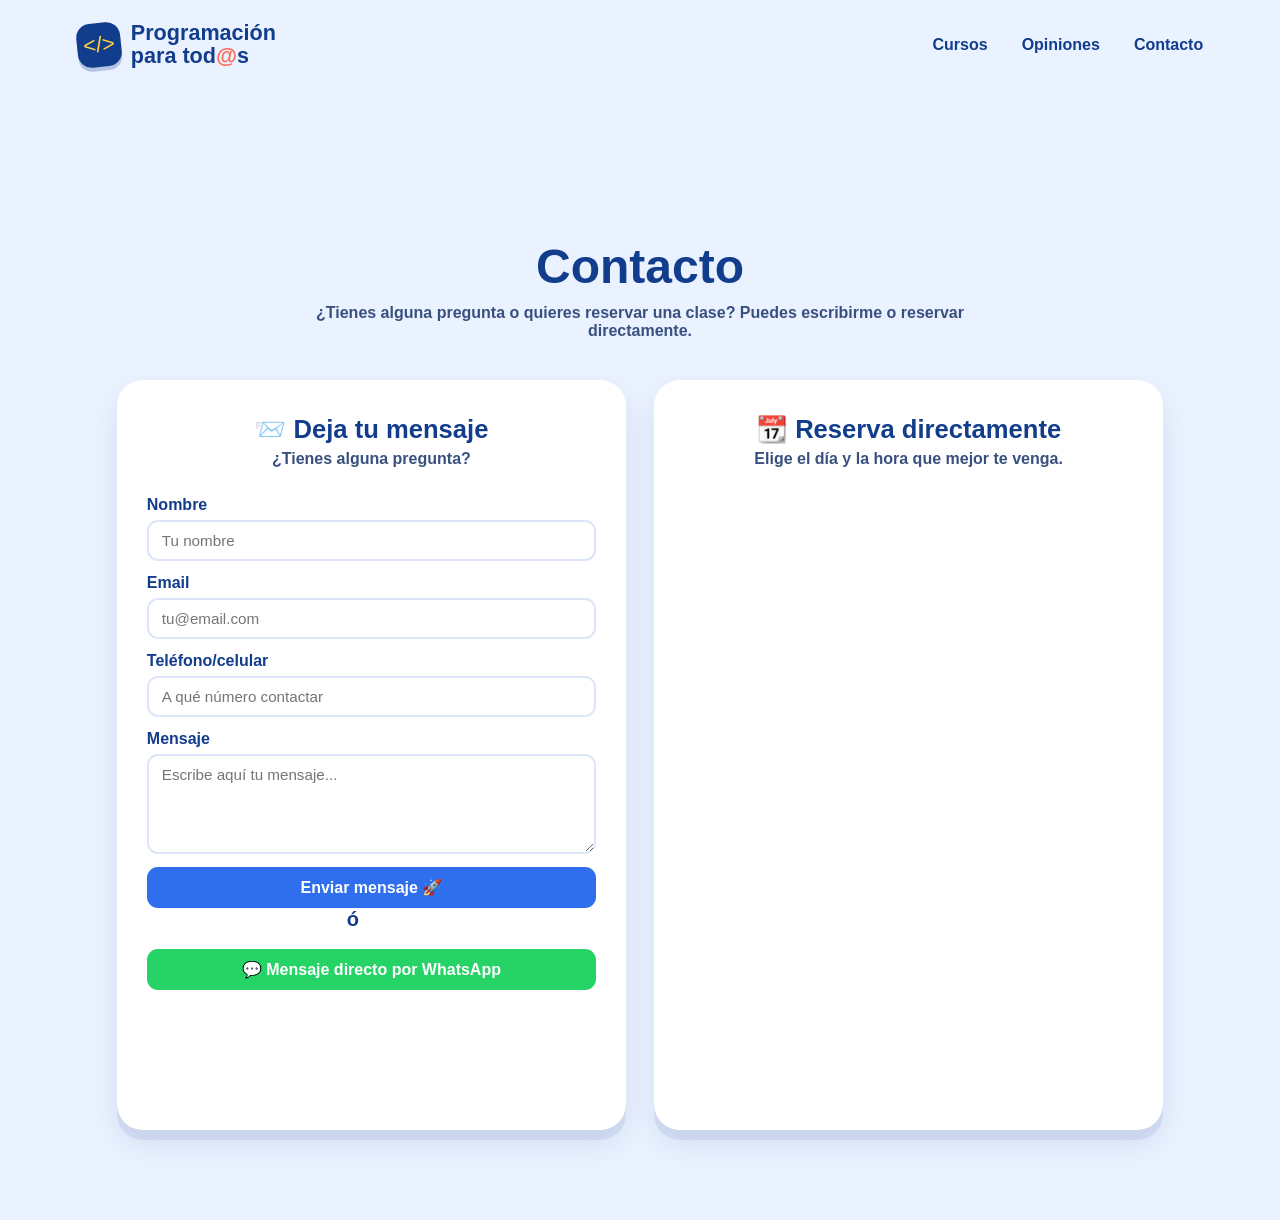
==== commit 6f4390a4: "Fixing errors" ====
--- a/contacto.html
+++ b/contacto.html
@@ -1,6 +1,15 @@
 <!DOCTYPE html>
 <html lang="en">
 <head>
+    <!-- Google tag (gtag.js) -->
+<script async src="https://www.googletagmanager.com/gtag/js?id=G-0C7W6955H2"></script>
+<script>
+  window.dataLayer = window.dataLayer || [];
+  function gtag(){dataLayer.push(arguments);}
+  gtag('js', new Date());
+
+  gtag('config', 'G-0C7W6955H2');
+</script>
     <meta charset="UTF-8">
     <meta name="viewport" content="width=device-width, initial-scale=1.0">
     <title>Contacto</title>
@@ -13,13 +22,13 @@
 <body>
      <div id="header"></div>
      <div class="bg-shapes" aria-hidden="true">
-        ...
+        
     </div>
 
     
 
     <section class="hero">
-        ...
+        
     </section>
     <section class="contact-page">
 
--- a/style.css
+++ b/style.css
@@ -865,27 +865,28 @@
 }
 
 
-.section-head {
-
-    margin-bottom: 20px;
-}
-
-
-.section-head h2 {
-
+/* ==========================================
+   CABECERA DEL CARRUSEL
+   ========================================== */
+
+.carousel-section .section-head {
+    width: 100%;
+    max-width: 1080px;
+    margin: 0 auto 20px;
+    box-sizing: border-box;
+    text-align: center;
+}
+
+.carousel-section .section-head h2 {
     color: var(--blue-deep);
-
     font-size: 1.5rem;
-}
-
-
-.section-head p {
-
+    margin: 0;
+}
+
+.carousel-section .section-head p {
     color: #39507f;
-
     font-weight: 600;
-
-    margin-top: 6px;
+    margin: 6px 0 0;
 }
 
 
@@ -1799,4 +1800,481 @@
 }
 html {
     scroll-behavior: smooth;
-}+}
+.carousel-section {
+    width: 100%;
+    background: white;
+    padding: 60px 40px;
+}
+
+#cursosCarousel {
+    max-width: 1000px;
+    margin: 0 auto;
+}
+
+.carousel-inner {
+    padding: 20px 80px 50px;
+}
+
+.carousel-card {
+    max-width: 600px;
+    min-height: 280px;
+    margin: 0 auto;
+
+    padding: 35px;
+
+    
+    border-radius: 25px;
+
+    box-shadow: 0 10px 30px rgba(30, 70, 130, 0.12);
+}
+
+.carousel-blue {
+    background: #ADCEF1;
+}
+
+.carousel-yellow {
+    background: #fff3c4;
+}
+
+
+.carousel-icon {
+    width: 60px;
+    height: 60px;
+
+    display: flex;
+    align-items: center;
+    justify-content: center;
+
+    background: #eaf2ff;
+    border-radius: 16px;
+
+    font-size: 30px;
+
+    margin-bottom: 20px;
+}
+
+.carousel-card h3 {
+    color: #19458f;
+    font-size: 24px;
+}
+
+.carousel-card p {
+    color: #526b91;
+    line-height: 1.6;
+}
+.carousel-tags {
+    display: grid;
+    grid-template-columns: repeat(3, 1fr);
+    gap: 8px;
+}
+
+.carousel-tag {
+    display: flex;
+    align-items: center;
+    justify-content: center;
+    text-align: center;
+
+    padding: 7px 14px;
+
+    background: #e8f1ff;
+    color: #2459a6;
+
+    border-radius: 20px;
+
+    font-weight: 700;
+}
+
+
+
+@media (max-width: 700px) {
+
+    .carousel-section {
+        padding: 40px 15px;
+    }
+
+    .carousel-inner {
+        padding: 15px 45px 50px;
+    }
+/*revisaaaaaaaaaaaaaaaaaaaaaaaaaaaaaaaaaaaa*/
+    .carousel-card {
+        padding: 25px;
+    }
+ /*----------------*/   
+}/* Flechas del carrusel */
+.carousel-control-prev-icon,
+.carousel-control-next-icon {
+    background-color: #19458f;
+    border-radius: 50%;
+    background-size: 50%;
+    width: 45px;
+    height: 45px;
+}
+/* ==========================================
+   MENÚ RESPONSIVE - MÓVIL
+   ========================================== */
+
+.menu-toggle {
+    display: none;
+
+    background: none;
+    border: none;
+
+    color: #19458f;
+    font-size: 32px;
+
+    cursor: pointer;
+
+    padding: 5px;
+}
+
+
+/* ==========================================
+   MÓVIL
+   ========================================== */
+
+@media (max-width: 768px) {
+
+    header {
+        position: relative;
+    }
+
+    /* Mostrar hamburguesa */
+    .menu-toggle {
+        display: block;
+        margin-left: auto;
+    }
+
+    /* Ocultar menú inicialmente */
+    header nav {
+        display: none;
+
+        position: absolute;
+
+        top: 100%;
+        left: 0;
+        right: 0;
+
+        background: white;
+
+        padding: 15px 20px;
+
+        box-shadow: 0 8px 20px rgba(0, 0, 0, 0.1);
+
+        z-index: 1000;
+    }
+
+    /* Mostrar menú al pulsar */
+    header nav.menu-open {
+        display: block;
+    }
+
+    header nav ul {
+        display: flex;
+        flex-direction: column;
+
+        gap: 5px;
+
+        margin: 0;
+        padding: 0;
+
+        list-style: none;
+    }
+
+    header nav ul li {
+        width: 100%;
+    }
+
+    header nav ul li a {
+        display: block;
+
+        padding: 12px 15px;
+
+        color: #19458f;
+
+        text-decoration: none;
+
+        font-weight: 700;
+
+        border-radius: 10px;
+    }
+
+    header nav ul li a:hover {
+        background: #eef5ff;
+    }
+}
+/* ==========================================
+   PÁGINAS LEGALES
+   ========================================== */
+
+.legal-page {
+    max-width: 1100px;
+    margin: 0 auto;
+    padding: 70px 30px;
+}
+
+.legal-header {
+    text-align: center;
+    margin-bottom: 45px;
+}
+
+.legal-header h1 {
+    font-size: 48px;
+    margin: 15px 0;
+}
+
+.legal-header p {
+    max-width: 700px;
+    margin: 0 auto;
+    color: #60708a;
+    line-height: 1.7;
+}
+
+.legal-content {
+    display: flex;
+    flex-direction: column;
+    gap: 25px;
+}
+
+.legal-card {
+    background: white;
+    border-radius: 22px;
+    padding: 30px 35px;
+    box-shadow: 0 8px 25px rgba(30, 70, 130, 0.08);
+}
+
+.legal-card h2 {
+    color: #19458f;
+    margin-top: 0;
+    margin-bottom: 15px;
+}
+
+.legal-card p,
+.legal-card li {
+    color: #526b91;
+    line-height: 1.7;
+}
+
+.legal-card ul {
+    padding-left: 25px;
+}
+
+.legal-card a {
+    color: #19458f;
+    font-weight: 700;
+}
+
+
+/* ==========================================
+   FOOTER
+   ========================================== */
+
+footer {
+    text-align: center;
+    padding: 35px 20px;
+}
+
+.footer-links {
+    display: flex;
+    justify-content: center;
+    flex-wrap: wrap;
+    gap: 20px;
+    margin-bottom: 15px;
+}
+
+.footer-links a {
+    color: #19458f;
+    text-decoration: none;
+    font-weight: 700;
+}
+
+.footer-links a:hover {
+    text-decoration: underline;
+}
+
+footer p {
+    margin: 0;
+    color: #60708a;
+}
+
+
+/* ==========================================
+   MÓVIL
+   ========================================== */
+
+@media (max-width: 768px) {
+
+    .legal-page {
+        padding: 45px 18px;
+    }
+
+    .legal-header h1 {
+        font-size: 36px;
+    }
+
+    .legal-card {
+        padding: 25px 22px;
+    }
+
+    .footer-links {
+        flex-direction: column;
+        gap: 10px;
+    }
+
+}
+/* ==========================================
+   NEWSLETTER
+   ========================================== */
+
+.newsletter-section {
+    width: 100%;
+    background: #ffffff;
+    padding: 45px 20px 50px;
+    box-sizing: border-box;
+}
+
+.newsletter-wrapper {
+    width: 100%;
+    max-width: 1080px;
+    margin: 0 auto;
+}
+
+.newsletter-card {
+    width: 100%;
+    background: #EFF2F7;
+    border-radius: 26px;
+    padding: 35px;
+    box-sizing: border-box;
+}
+
+
+/* ==========================================
+   BREVO - OCUPAR TODO EL ANCHO
+   ========================================== */
+
+.newsletter-card .sib-form {
+    width: 100% !important;
+    max-width: none !important;
+    margin: 0 !important;
+}
+
+.newsletter-card #sib-form-container {
+    width: 100% !important;
+    max-width: none !important;
+    margin: 0 !important;
+}
+
+.newsletter-card #sib-container,
+.newsletter-card #sib-container.sib-container--large,
+.newsletter-card #sib-container.sib-container--vertical {
+    width: 100% !important;
+    max-width: none !important;
+    margin: 0 !important;
+    box-sizing: border-box !important;
+
+    background-color: rgba(180, 219, 242, 1) !important;
+
+    border: 0 !important;
+    border-radius: 18px !important;
+}
+
+/* El propio formulario */
+.newsletter-card #sib-form {
+    width: 100% !important;
+    max-width: none !important;
+}
+
+
+/* Campos */
+.newsletter-card .entry__field {
+    width: 100% !important;
+}
+
+.newsletter-card input {
+    box-sizing: border-box !important;
+    width: 100% !important;
+}
+
+
+/* Botón */
+.newsletter-card button {
+    border-radius: 8px !important;
+}
+
+
+/* ==========================================
+   MÓVIL
+   ========================================== */
+
+@media (max-width: 760px) {
+
+    .newsletter-section {
+        padding: 30px 15px 40px;
+    }
+
+    .newsletter-card {
+        padding: 15px;
+        border-radius: 22px;
+    }
+
+    .newsletter-card #sib-container {
+        border-radius: 14px !important;
+    }
+}
+/* ==========================================
+   NEWSLETTER - CONTENIDO INTERIOR
+   ========================================== */
+
+.newsletter-card #sib-form {
+    max-width: 820px !important;
+    margin: 0 auto !important;
+}
+
+/* Título */
+.newsletter-card .sib-form-block p {
+    margin: 0;
+}
+
+/* Espaciado de los bloques */
+.newsletter-card #sib-form > div {
+    padding: 10px 0 !important;
+}
+
+/* Texto descriptivo */
+.newsletter-card .sib-text-form-block p {
+    margin: 0;
+    line-height: 1.5;
+}
+
+/* Etiqueta */
+.newsletter-card .entry__label {
+    display: block;
+    margin-bottom: 10px;
+    line-height: 1.4;
+}
+
+/* Campo email */
+.newsletter-card .entry__field {
+    width: 100% !important;
+}
+
+.newsletter-card .entry__field input {
+    width: 100% !important;
+    height: 48px;
+    border-radius: 8px !important;
+    font-size: 16px;
+}
+
+/* Texto de ayuda */
+.newsletter-card .entry__specification {
+    display: block;
+    margin-top: 7px;
+}
+
+/* Botón */
+.newsletter-card .sib-form-block__button {
+    padding: 13px 25px !important;
+    border-radius: 8px !important;
+    font-size: 15px !important;
+}
+    
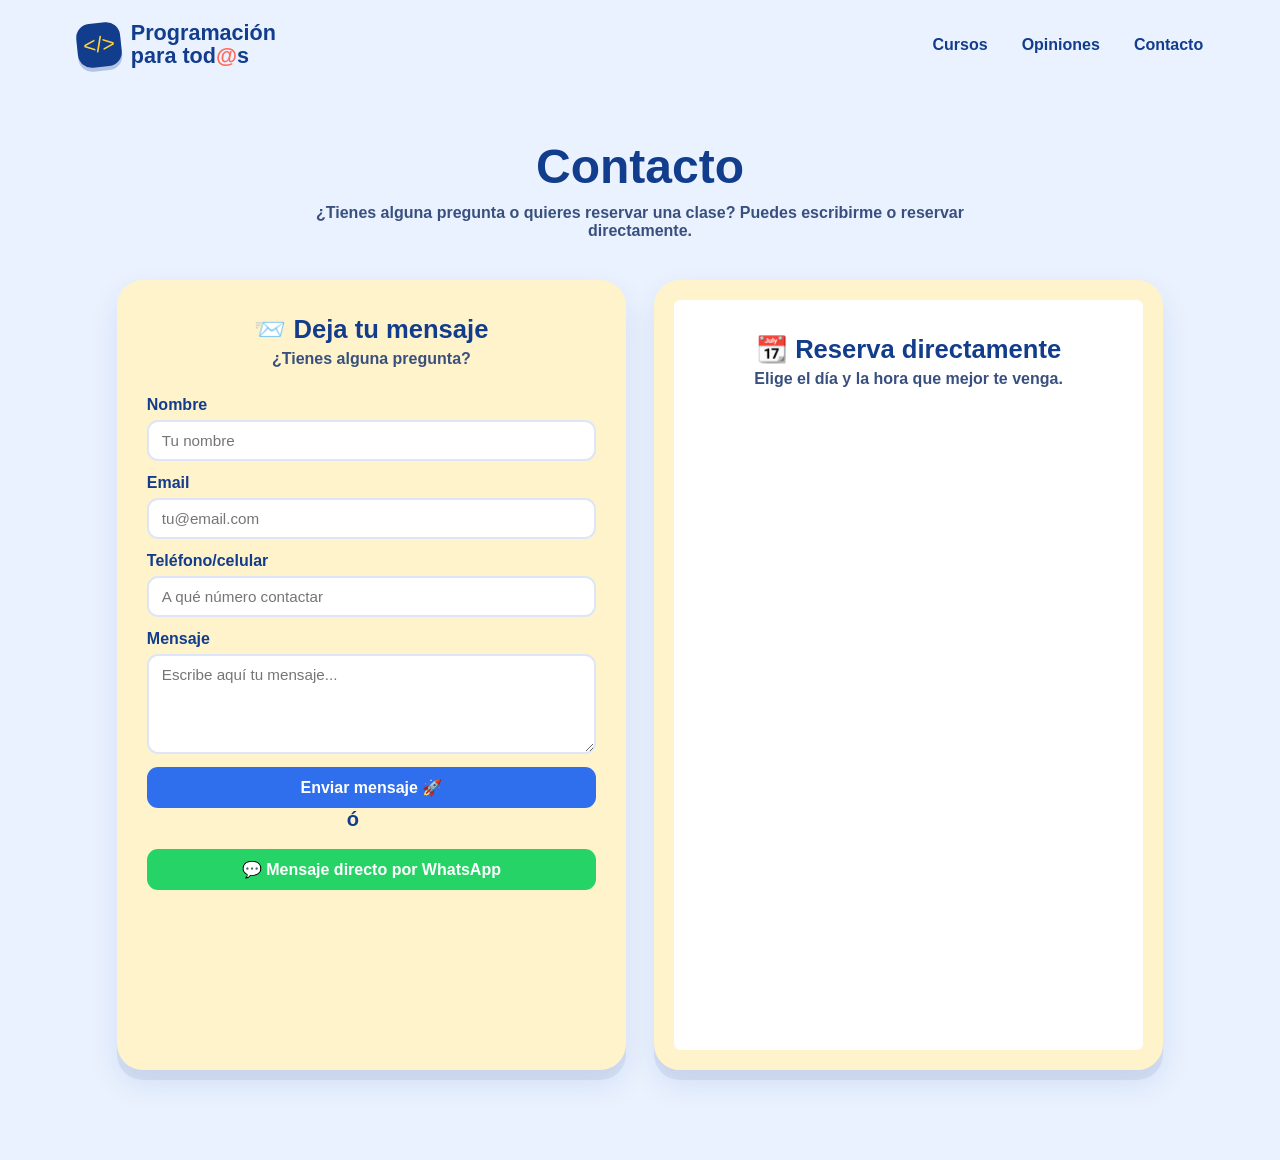
==== commit c7ce195c: "Improving contact page styles" ====
--- a/contacto.html
+++ b/contacto.html
@@ -25,11 +25,6 @@
         
     </div>
 
-    
-
-    <section class="hero">
-        
-    </section>
     <section class="contact-page">
 
     <div class="contact-page-head">
@@ -49,7 +44,7 @@
 
         <!-- TARJETA 1: CONTACTO -->
 
-        <div class="grid-box contact-card">
+        <div class="grid-box contact-card message-card">
 
             <div class="section-head">
 
--- a/style.css
+++ b/style.css
@@ -1734,6 +1734,9 @@
         0 10px 0 rgba(18,60,140,0.08),
         0 14px 30px rgba(18,60,140,0.10);
 }
+.message-card{
+    background-color: #FFF3CC;
+}
 
 
 /* Título de las tarjetas */
@@ -1762,6 +1765,7 @@
 
 .reservation-card {
     overflow: hidden;
+    border: 20px solid #FFF3CC;
 }
 
 
